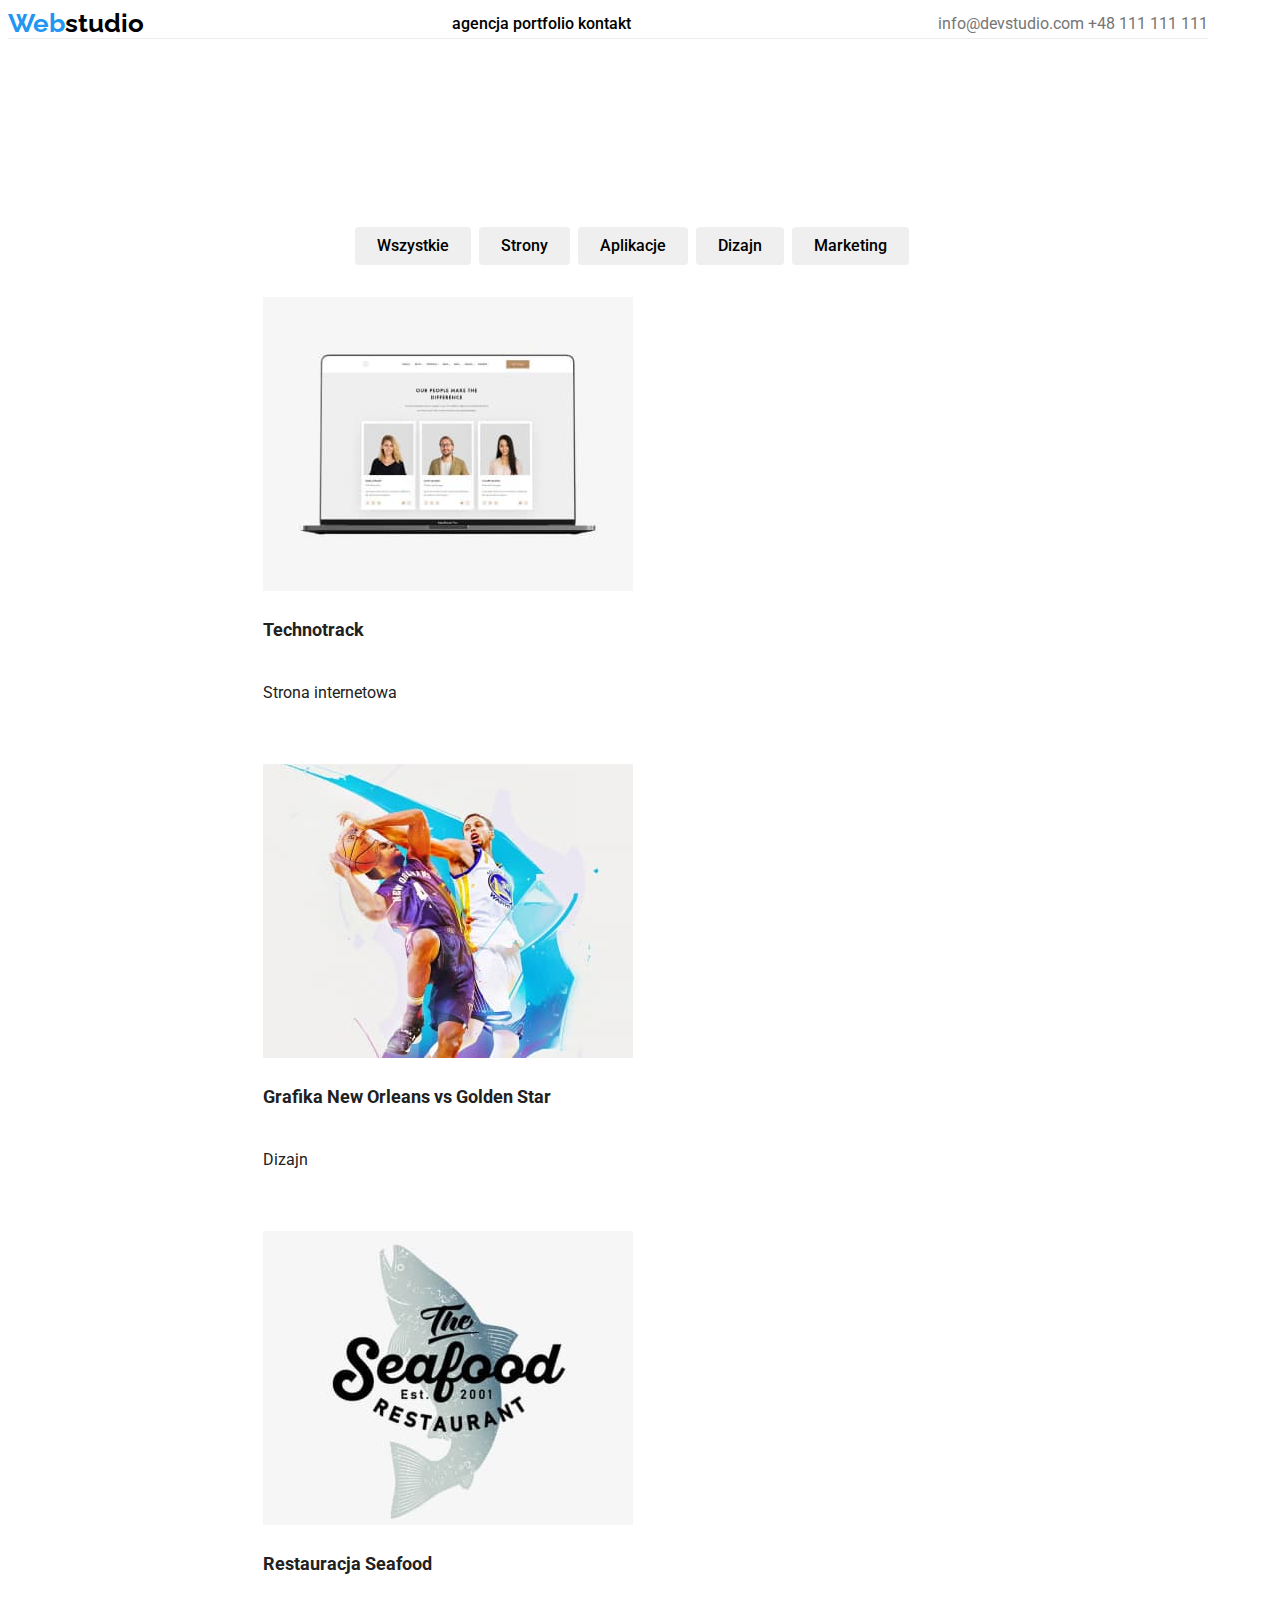
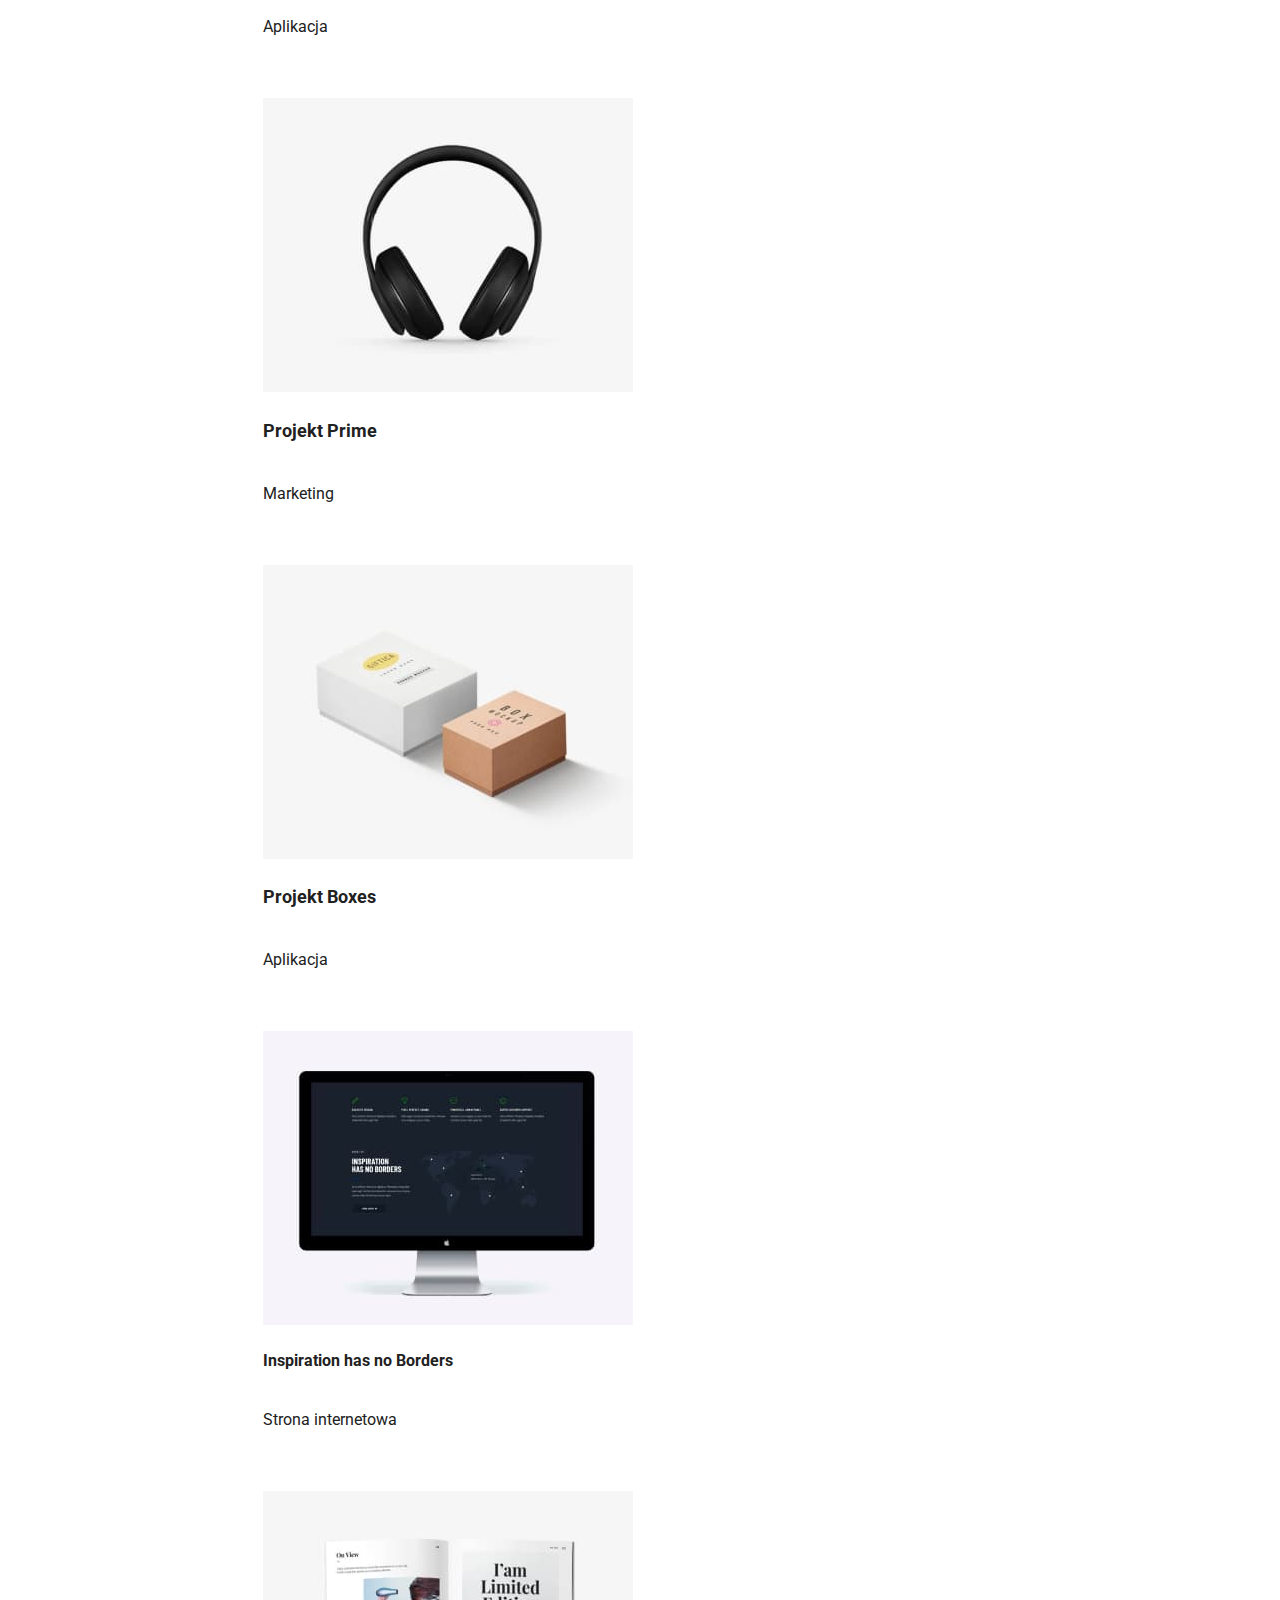
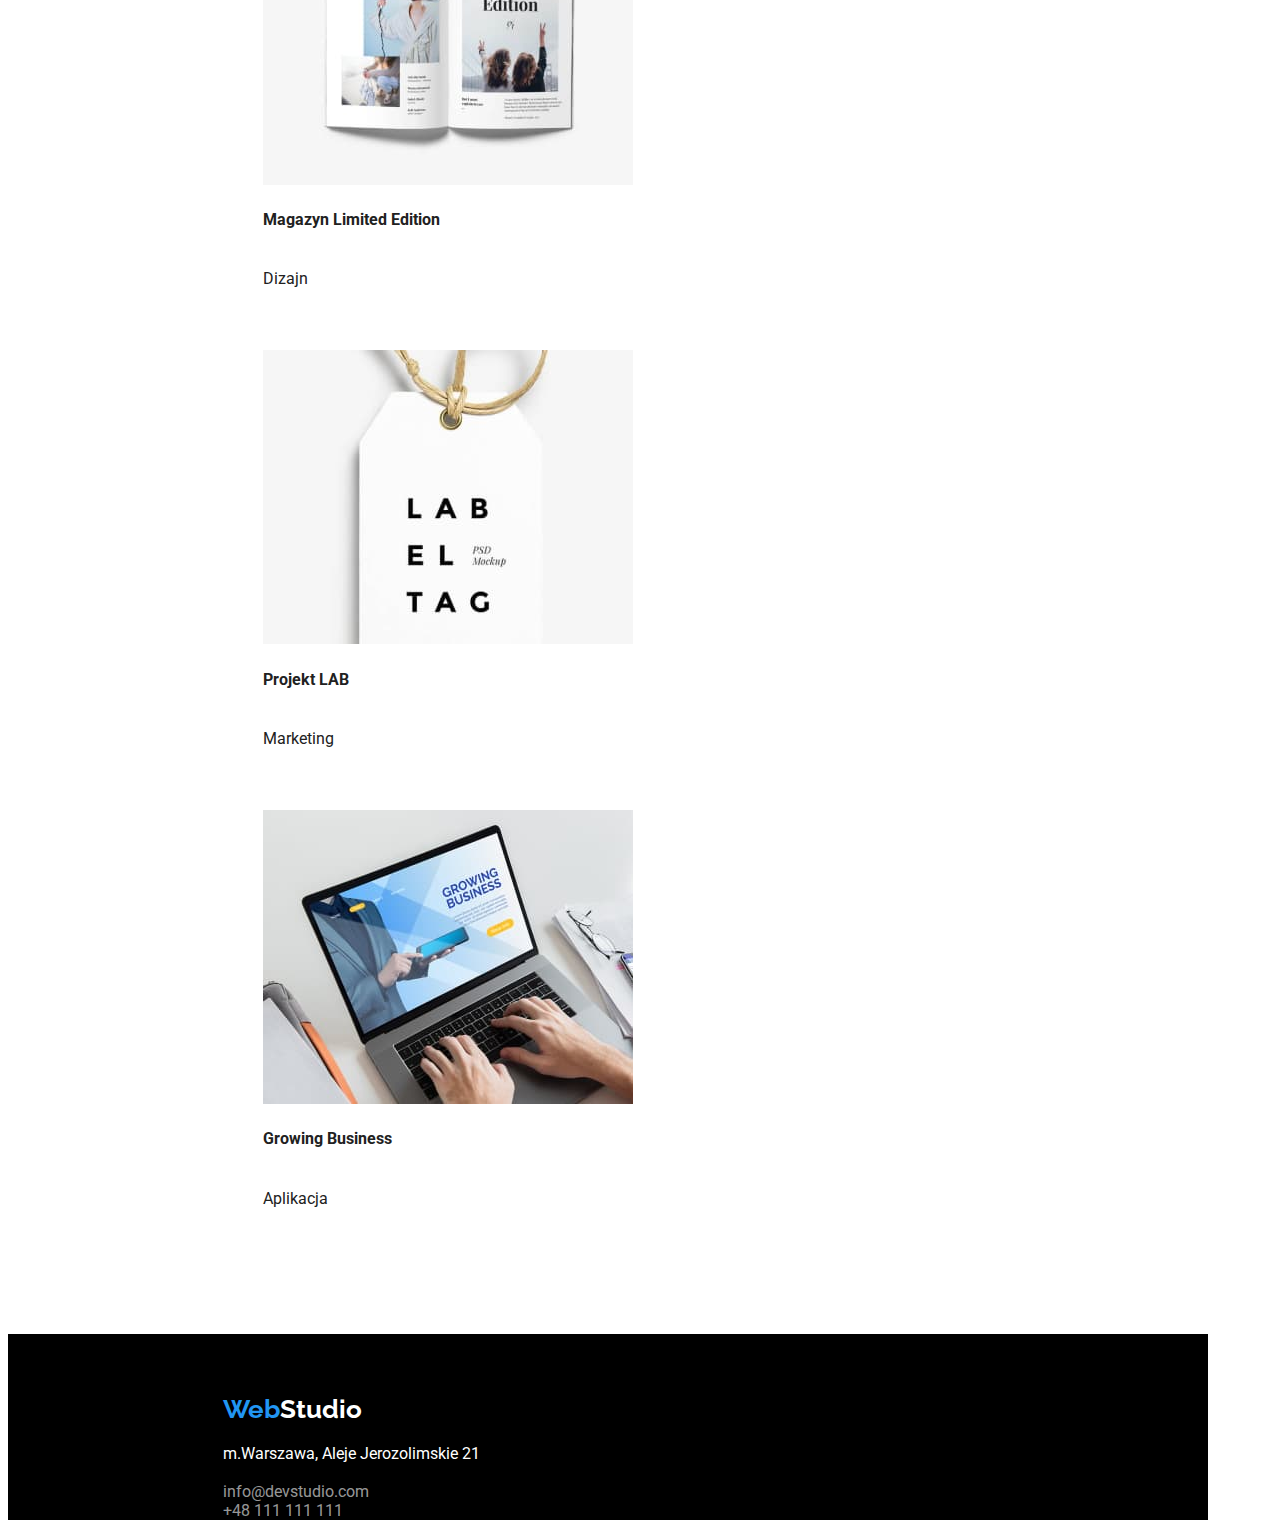
==== portfolio.html @ 2b4bea23 "initial commit" ====
<!DOCTYPE html>
<html lang="pl">
  <head>
    <meta charset="UTF-8" />
    <meta http-equiv="X-UA-Compatible" content="IE=edge" />
    <meta name="viewport" content="width=device-width, initial-scale=1.0" />
    <title>Portfolio</title>
    <link
      rel="stylesheet"
      href="node_modules/modern-normalize/modern-normalize.css"
    />
    <link rel="stylesheet" href="css/styles.css" />
    <link rel="preconnect" href="https://fonts.googleapis.com" />
    <link rel="preconnect" href="https://fonts.gstatic.com" crossorigin />
    <link
      href="https://fonts.googleapis.com/css2?family=Raleway:wght@700&family=Roboto:wght@400;500;700;900&display=swap"
      rel="stylesheet"
    />
  </head>
  <body>
    <header class="top container">
      <div class="logo-top">
        <a href="index.html"><span class="blue">Web</span>studio</a>
      </div>

      <nav class="nav">
        <a href="#"><span>agencja</span></a>
        <a href="portfolio.html">portfolio</a>
        <a href="#">kontakt</a>
      </nav>

      <div class="top-links">
        <a href="mailto:info@devstudio.com">info@devstudio.com</a>
        <a href="tel:+48111111111">+48 111 111 111</a>
      </div>
    </header>
    <section class="main-portfolio section">
      <ul class="no-bullets filters">
        <li><button type="button" class="button">Wszystkie</button></li>
        <li><button type="button" class="button">Strony</button></li>
        <li><button type="button" class="button">Aplikacje</button></li>
        <li><button type="button" class="button">Dizajn</button></li>
        <li><button type="button" class="button">Marketing</button></li>
      </ul>
      <ul class="cards">
        <li class="card">
          <figure>
            <img
              src="images/laptop.jpg"
              alt="laptop"
              width="370"
              height="294"
            />
            <figcaption class="project-type">
              <h4 class="project-title">Technotrack</h4>
              <br />Strona internetowa
            </figcaption>
          </figure>
        </li>
        <li class="card">
          <figure>
            <img
              src="images/basketball.jpg"
              alt="koszykarze"
              width="370"
              height="294"
            />
            <figcaption>
              <h4 class="project-title">Grafika New Orleans vs Golden Star</h4>
              <br />Dizajn
            </figcaption>
          </figure>
        </li>
        <li class="card">
          <figure>
            <img
              src="images/seafood.jpg"
              alt="logo restauracji"
              width="370"
              height="294"
            />
            <figcaption>
              <h4 class="project-title">Restauracja Seafood</h4>
              <br />Aplikacja
            </figcaption>
          </figure>
        </li>
        <li class="card">
          <figure>
            <img
              src="images/headphones.jpg"
              alt="słuchawki"
              width="370"
              height="294"
            />
            <figcaption>
              <h4 class="project-title">Projekt Prime</h4>
              <br />Marketing
            </figcaption>
          </figure>
        </li>
        <li class="card">
          <figure>
            <img src="images/box.jpg" alt="pudełka" width="370" height="294" />
            <figcaption>
              <h4 class="project-title">Projekt Boxes</h4>
              <br />Aplikacja
            </figcaption>
          </figure>
        </li>
        <li class="card">
          <figure>
            <img
              src="images/monitor.jpg"
              alt="monitor"
              width="370"
              height="294"
            />
            <figcaption>
              <h4>Inspiration has no Borders</h4>
              <br />Strona internetowa
            </figcaption>
          </figure>
        </li>
        <li class="card">
          <figure>
            <img
              src="images/magazine.jpg"
              alt="czasopismo"
              width="370"
              height="294"
            />
            <figcaption>
              <h4>Magazyn Limited Edition</h4>
              <br />Dizajn
            </figcaption>
          </figure>
        </li>
        <li class="card">
          <figure>
            <img src="images/label.jpg" alt="metka" width="370" height="294" />
            <figcaption>
              <h4>Projekt LAB</h4>
              <br />Marketing
            </figcaption>
          </figure>
        </li>
        <li class="card">
          <figure>
            <img
              src="images/handson.jpg"
              alt="ręce na laptopie"
              width="370"
              height="294"
            />
            <figcaption>
              <h4>Growing Business</h4>
              <br />Aplikacja
            </figcaption>
          </figure>
        </li>
      </ul>
    </section>
    <footer class="footer container">
      <div class="logo-bottom">
        <a href="index.html"><span class="blue">Web</span>Studio</a>
      </div>
      <div class="contact-bottom">
        <address class="contact-bottom-address">
          m.Warszawa, Aleje Jerozolimskie 21
        </address>
        <br />
        <div class="contact-bottom-links">
          <a href="mailto:info@devstudio.com">info@devstudio.com</a><br />
          <a href="tel:+48111111111">+48 111 111 111</a>
        </div>
      </div>
    </footer>
  </body>
</html>
---- css/styles.css ----
:root {
  --blue: #2196f3;
}
.blue {
  color: var(--blue);
}
body {
  font-family: "roboto", "Raleway", sans-serif;
  text-decoration: none;
  color: #212121;
}
.logo-top a:link {
  color: black;
  text-decoration: none;
  font-family: "raleway";
  font-weight: 700;
  font-size: 26px;
}
.logo-top a:visited {
  color: black;
}

.top {
  border-bottom: 1px solid #ececec;
  display: flex;
  align-items: center;
  justify-content: space-between;
}
.top-links a:link {
  color: #757575;
  text-decoration: none;
}
.top-links a:hover {
  color: var(--blue);
}

.nav {
  font-size: 16px;
  font-weight: 500;
}
.nav a:link {
  color: black;
  text-decoration: none;
}
.nav a:visited {
  color: black;
  text-decoration: none;
}
.nav a:hover {
  color: var(--blue);
}

.no-bullets {
  list-style-type: none;
  margin: 0;
  padding: 0;
}
.link {
  color: black;
}
.filters {
  font-weight: 500;
  font-size: 16px;
  display: flex;
  justify-content: center;
  margin-right: 8px;
}
.no-bullets > li {
  display: inline-block;
}

.project-title {
  font-weight: 700;
  font-size: 18px;
}
.project-type {
  font-size: 16px;
}
.footer {
  color: white;
  background-color: black;
}
.main-portfolio {
  margin-left: 215px;
  margin-right: 215px;
  margin-top: 94px;
}
.contact-bottom {
  font-style: normal;
  margin-left: 215px;
  text-align: left;
}
.intro {
  background-color: #2f303a;
  color: white;
  font-weight: 900;
  font-size: 44px;
  padding: 200px 452px 280px 452px;
  text-align: center;
}
.main-index {
  margin-left: 215px;
  margin-right: 215px;
}
.button {
  font-size: 16px;
  font-weight: 500;
  font-family: "roboto";
  cursor: pointer;
  margin-right: 8px;
  border: 0;
  border-radius: 4px;
  line-height: 26px;
  padding: 6px 22px 6px 22px;
}
.button:hover {
  background-color: var(--blue);
  color: white;
}
.contact-bottom-address {
  font-style: normal;
  text-align: left;
}
.contact-bottom-links a:link {
  color: rgba(255, 255, 255, 0.6);
  text-decoration: none;
}
.contact-bottom-links a:hover {
  color: var(--blue);
}
.logo-bottom {
  font-family: "raleway";
  font-weight: 700;
  font-size: 26px;
  padding-left: 215px;
  padding-top: 60px;
  margin-bottom: 20px;
}
.logo-bottom a {
  text-decoration: none;
  color: white;
}
.container {
  width: 1200px;
}
.section {
  padding-top: 94px;
  padding-bottom: 94px;
}
.bluebutton {
  background-color: var(--blue);
  color: white;
  width: 200px;
  font-size: 16px;
  line-height: 30px;
}
.cards {
  display: flex;
  flex-wrap: wrap;
  gap: 30px;
  padding: 0;
  list-style-type: none;
}
.card {
  flex-basis: calc((100%-60px) / 3);
}
.lorem {
  display: flex;
  margin: 0;
}
.ipsum {
  flex-basis: calc((100%-90px) / 4);
}
.what-we-do {
  display: flex;
  justify-content: space-around;
  margin: 0;
}
.team {
  display: flex;
}
.team-member {
  flex-basis: calc((100%-90px) / 4);
}
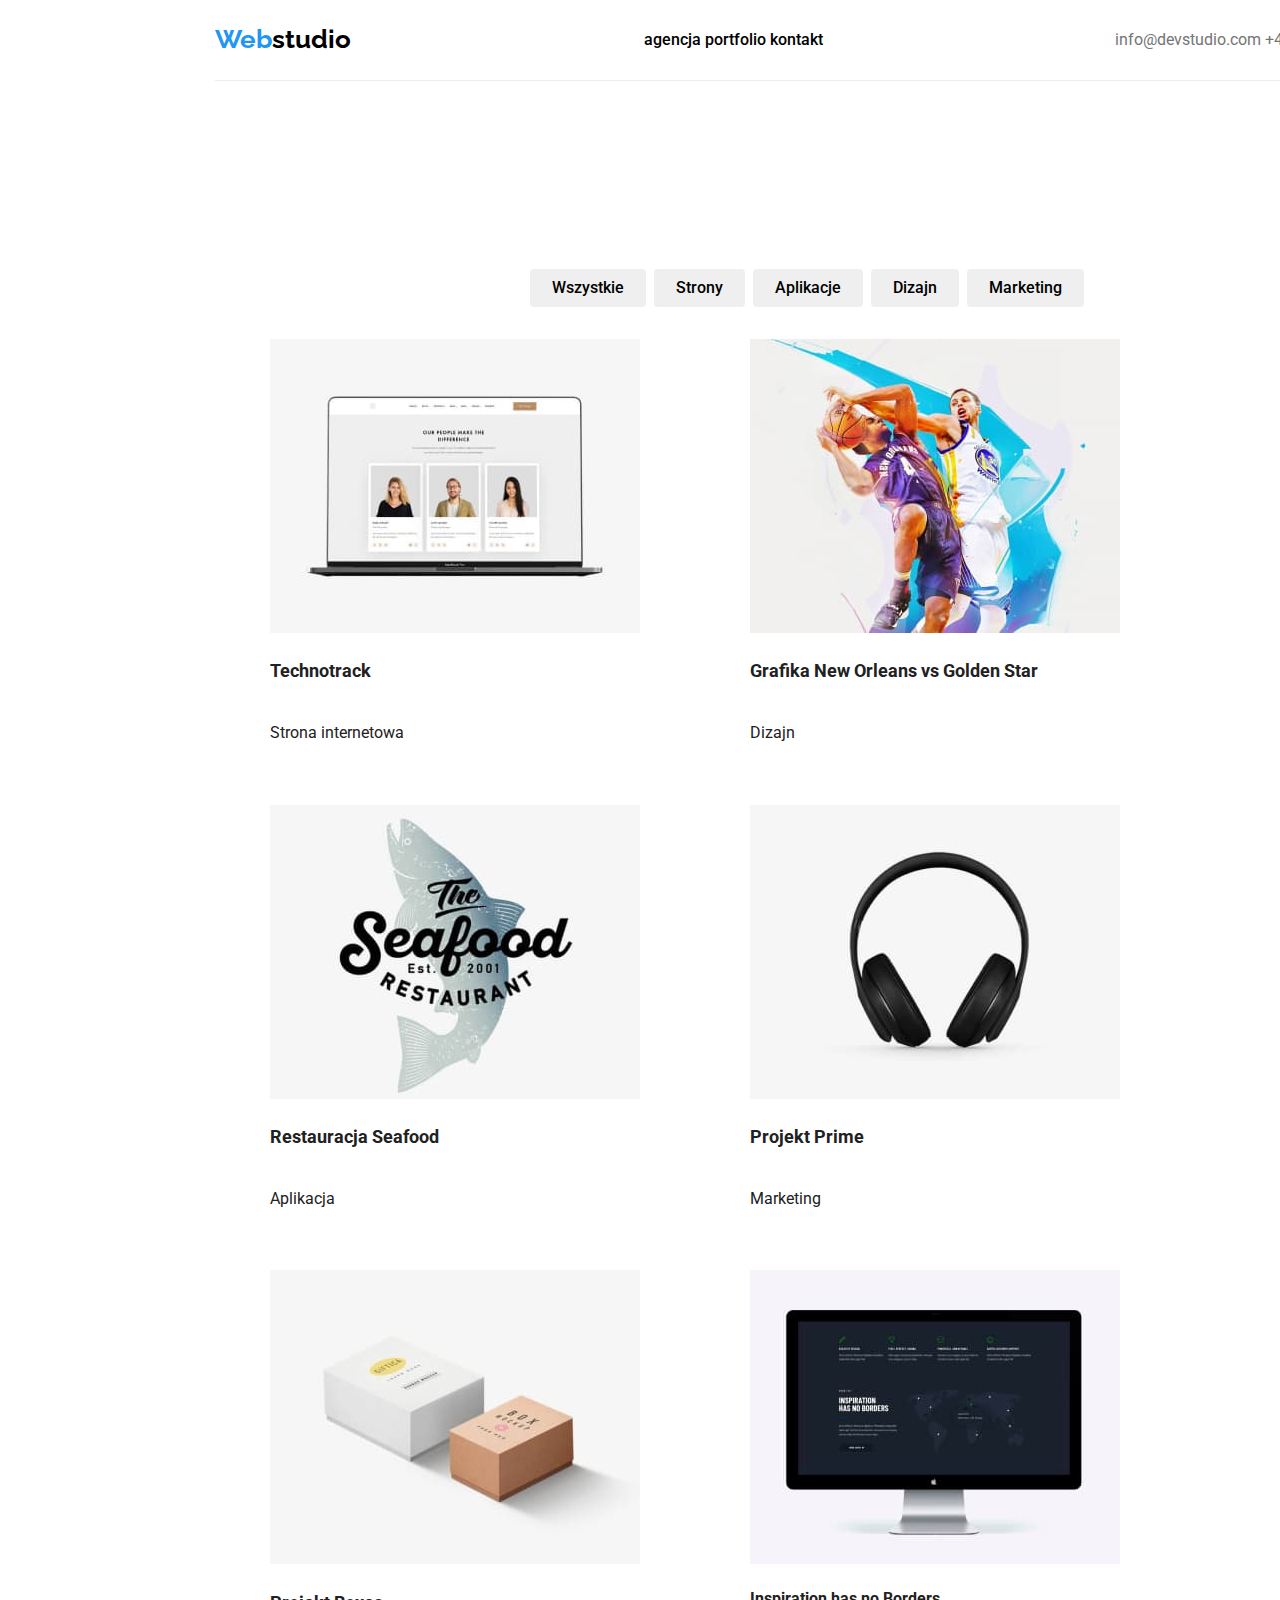
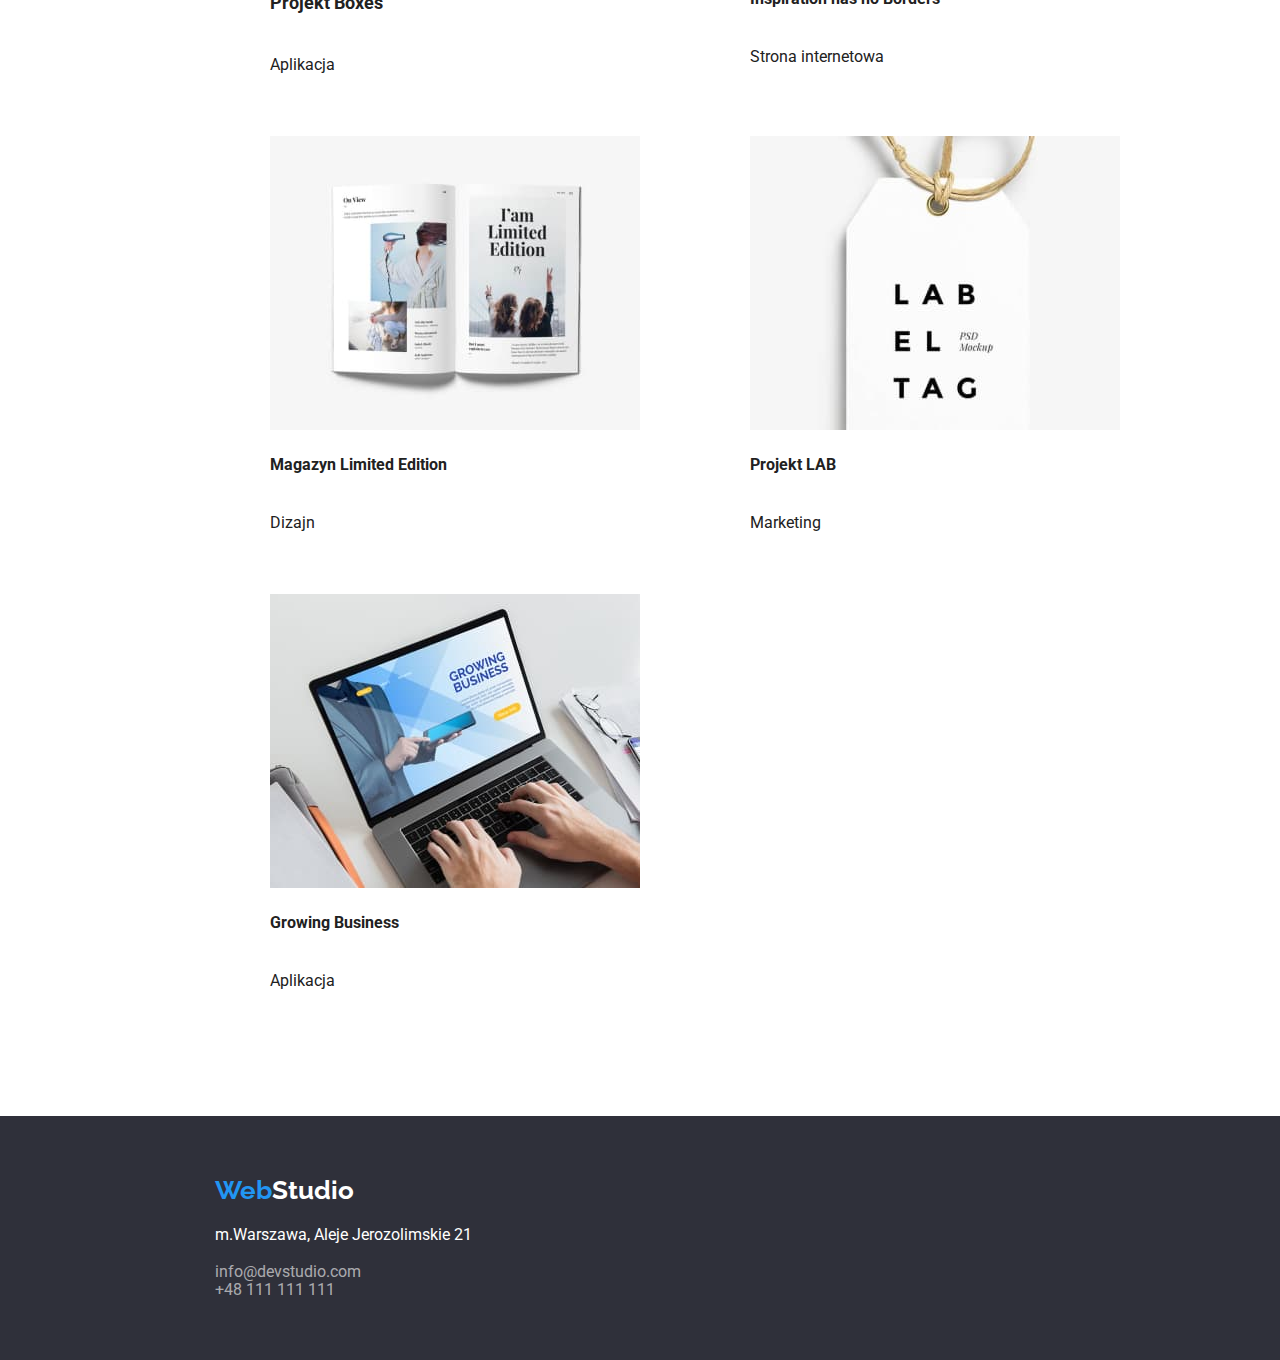
==== commit 2ce0e667: "first update after feedback" ====
--- a/portfolio.html
+++ b/portfolio.html
@@ -7,7 +7,7 @@
     <title>Portfolio</title>
     <link
       rel="stylesheet"
-      href="node_modules/modern-normalize/modern-normalize.css"
+      href="https://cdnjs.cloudflare.com/ajax/libs/modern-normalize/1.1.0/modern-normalize.min.css"
     />
     <link rel="stylesheet" href="css/styles.css" />
     <link rel="preconnect" href="https://fonts.googleapis.com" />
@@ -18,161 +18,181 @@
     />
   </head>
   <body>
-    <header class="top container">
-      <div class="logo-top">
-        <a href="index.html"><span class="blue">Web</span>studio</a>
-      </div>
-
-      <nav class="nav">
-        <a href="#"><span>agencja</span></a>
-        <a href="portfolio.html">portfolio</a>
-        <a href="#">kontakt</a>
-      </nav>
-
-      <div class="top-links">
-        <a href="mailto:info@devstudio.com">info@devstudio.com</a>
-        <a href="tel:+48111111111">+48 111 111 111</a>
+    <header>
+      <div class="container">
+        <div class="top">
+          <div class="logo-top">
+            <a href="index.html"><span class="blue">Web</span>studio</a>
+          </div>
+          <nav class="nav">
+            <a href="#"><span>agencja</span></a>
+            <a href="portfolio.html">portfolio</a>
+            <a href="#">kontakt</a>
+          </nav>
+          <div class="top-links">
+            <a href="mailto:info@devstudio.com">info@devstudio.com</a>
+            <a href="tel:+48111111111">+48 111 111 111</a>
+          </div>
+        </div>
       </div>
     </header>
     <section class="main-portfolio section">
-      <ul class="no-bullets filters">
-        <li><button type="button" class="button">Wszystkie</button></li>
-        <li><button type="button" class="button">Strony</button></li>
-        <li><button type="button" class="button">Aplikacje</button></li>
-        <li><button type="button" class="button">Dizajn</button></li>
-        <li><button type="button" class="button">Marketing</button></li>
-      </ul>
-      <ul class="cards">
-        <li class="card">
-          <figure>
-            <img
-              src="images/laptop.jpg"
-              alt="laptop"
-              width="370"
-              height="294"
-            />
-            <figcaption class="project-type">
-              <h4 class="project-title">Technotrack</h4>
-              <br />Strona internetowa
-            </figcaption>
-          </figure>
-        </li>
-        <li class="card">
-          <figure>
-            <img
-              src="images/basketball.jpg"
-              alt="koszykarze"
-              width="370"
-              height="294"
-            />
-            <figcaption>
-              <h4 class="project-title">Grafika New Orleans vs Golden Star</h4>
-              <br />Dizajn
-            </figcaption>
-          </figure>
-        </li>
-        <li class="card">
-          <figure>
-            <img
-              src="images/seafood.jpg"
-              alt="logo restauracji"
-              width="370"
-              height="294"
-            />
-            <figcaption>
-              <h4 class="project-title">Restauracja Seafood</h4>
-              <br />Aplikacja
-            </figcaption>
-          </figure>
-        </li>
-        <li class="card">
-          <figure>
-            <img
-              src="images/headphones.jpg"
-              alt="słuchawki"
-              width="370"
-              height="294"
-            />
-            <figcaption>
-              <h4 class="project-title">Projekt Prime</h4>
-              <br />Marketing
-            </figcaption>
-          </figure>
-        </li>
-        <li class="card">
-          <figure>
-            <img src="images/box.jpg" alt="pudełka" width="370" height="294" />
-            <figcaption>
-              <h4 class="project-title">Projekt Boxes</h4>
-              <br />Aplikacja
-            </figcaption>
-          </figure>
-        </li>
-        <li class="card">
-          <figure>
-            <img
-              src="images/monitor.jpg"
-              alt="monitor"
-              width="370"
-              height="294"
-            />
-            <figcaption>
-              <h4>Inspiration has no Borders</h4>
-              <br />Strona internetowa
-            </figcaption>
-          </figure>
-        </li>
-        <li class="card">
-          <figure>
-            <img
-              src="images/magazine.jpg"
-              alt="czasopismo"
-              width="370"
-              height="294"
-            />
-            <figcaption>
-              <h4>Magazyn Limited Edition</h4>
-              <br />Dizajn
-            </figcaption>
-          </figure>
-        </li>
-        <li class="card">
-          <figure>
-            <img src="images/label.jpg" alt="metka" width="370" height="294" />
-            <figcaption>
-              <h4>Projekt LAB</h4>
-              <br />Marketing
-            </figcaption>
-          </figure>
-        </li>
-        <li class="card">
-          <figure>
-            <img
-              src="images/handson.jpg"
-              alt="ręce na laptopie"
-              width="370"
-              height="294"
-            />
-            <figcaption>
-              <h4>Growing Business</h4>
-              <br />Aplikacja
-            </figcaption>
-          </figure>
-        </li>
-      </ul>
+      <div class="container">
+        <ul class="no-bullets filters">
+          <li><button type="button" class="button">Wszystkie</button></li>
+          <li><button type="button" class="button">Strony</button></li>
+          <li><button type="button" class="button">Aplikacje</button></li>
+          <li><button type="button" class="button">Dizajn</button></li>
+          <li><button type="button" class="button">Marketing</button></li>
+        </ul>
+      </div>
+      <div class="container">
+        <ul class="cards">
+          <li class="card">
+            <figure>
+              <img
+                src="images/laptop.jpg"
+                alt="laptop"
+                width="370"
+                height="294"
+              />
+              <figcaption class="project-type">
+                <h4 class="project-title">Technotrack</h4>
+                <br />Strona internetowa
+              </figcaption>
+            </figure>
+          </li>
+          <li class="card">
+            <figure>
+              <img
+                src="images/basketball.jpg"
+                alt="koszykarze"
+                width="370"
+                height="294"
+              />
+              <figcaption>
+                <h4 class="project-title">
+                  Grafika New Orleans vs Golden Star
+                </h4>
+                <br />Dizajn
+              </figcaption>
+            </figure>
+          </li>
+          <li class="card">
+            <figure>
+              <img
+                src="images/seafood.jpg"
+                alt="logo restauracji"
+                width="370"
+                height="294"
+              />
+              <figcaption>
+                <h4 class="project-title">Restauracja Seafood</h4>
+                <br />Aplikacja
+              </figcaption>
+            </figure>
+          </li>
+          <li class="card">
+            <figure>
+              <img
+                src="images/headphones.jpg"
+                alt="słuchawki"
+                width="370"
+                height="294"
+              />
+              <figcaption>
+                <h4 class="project-title">Projekt Prime</h4>
+                <br />Marketing
+              </figcaption>
+            </figure>
+          </li>
+          <li class="card">
+            <figure>
+              <img
+                src="images/box.jpg"
+                alt="pudełka"
+                width="370"
+                height="294"
+              />
+              <figcaption>
+                <h4 class="project-title">Projekt Boxes</h4>
+                <br />Aplikacja
+              </figcaption>
+            </figure>
+          </li>
+          <li class="card">
+            <figure>
+              <img
+                src="images/monitor.jpg"
+                alt="monitor"
+                width="370"
+                height="294"
+              />
+              <figcaption>
+                <h4>Inspiration has no Borders</h4>
+                <br />Strona internetowa
+              </figcaption>
+            </figure>
+          </li>
+          <li class="card">
+            <figure>
+              <img
+                src="images/magazine.jpg"
+                alt="czasopismo"
+                width="370"
+                height="294"
+              />
+              <figcaption>
+                <h4>Magazyn Limited Edition</h4>
+                <br />Dizajn
+              </figcaption>
+            </figure>
+          </li>
+          <li class="card">
+            <figure>
+              <img
+                src="images/label.jpg"
+                alt="metka"
+                width="370"
+                height="294"
+              />
+              <figcaption>
+                <h4>Projekt LAB</h4>
+                <br />Marketing
+              </figcaption>
+            </figure>
+          </li>
+          <li class="card">
+            <figure>
+              <img
+                src="images/handson.jpg"
+                alt="ręce na laptopie"
+                width="370"
+                height="294"
+              />
+              <figcaption>
+                <h4>Growing Business</h4>
+                <br />Aplikacja
+              </figcaption>
+            </figure>
+          </li>
+        </ul>
+      </div>
     </section>
-    <footer class="footer container">
-      <div class="logo-bottom">
-        <a href="index.html"><span class="blue">Web</span>Studio</a>
-      </div>
-      <div class="contact-bottom">
-        <address class="contact-bottom-address">
-          m.Warszawa, Aleje Jerozolimskie 21
-        </address>
-        <br />
-        <div class="contact-bottom-links">
-          <a href="mailto:info@devstudio.com">info@devstudio.com</a><br />
-          <a href="tel:+48111111111">+48 111 111 111</a>
+    <footer class="footer">
+      <div class="container">
+        <div class="logo-bottom">
+          <a href="index.html"><span class="blue">Web</span>Studio</a>
+        </div>
+        <div class="contact-bottom">
+          <address class="contact-bottom-address">
+            m.Warszawa, Aleje Jerozolimskie 21
+          </address>
+          <br />
+          <div class="contact-bottom-links">
+            <a href="mailto:info@devstudio.com">info@devstudio.com</a><br />
+            <a href="tel:+48111111111">+48 111 111 111</a>
+          </div>
         </div>
       </div>
     </footer>
--- a/css/styles.css
+++ b/css/styles.css
@@ -8,6 +8,7 @@
   font-family: "roboto", "Raleway", sans-serif;
   text-decoration: none;
   color: #212121;
+  width: 1600px;
 }
 .logo-top a:link {
   color: black;
@@ -25,6 +26,8 @@
   display: flex;
   align-items: center;
   justify-content: space-between;
+  padding-top: 25px;
+  padding-bottom: 25px;
 }
 .top-links a:link {
   color: #757575;
@@ -41,6 +44,9 @@
 .nav a:link {
   color: black;
   text-decoration: none;
+  display: inline-flex;
+  justify-content: space-around;
+  text-align: center;
 }
 .nav a:visited {
   color: black;
@@ -78,7 +84,7 @@
 }
 .footer {
   color: white;
-  background-color: black;
+  background-color: #2f303a;
 }
 .main-portfolio {
   margin-left: 215px;
@@ -87,20 +93,24 @@
 }
 .contact-bottom {
   font-style: normal;
-  margin-left: 215px;
+  padding-bottom: 60px;
+
   text-align: left;
 }
 .intro {
   background-color: #2f303a;
+  padding: 200px 452px 280px 452px;
+  width: 1600px;
+  margin: 0;
+  text-align: center;
+}
+.slogan {
+  width: 696px;
+  text-align: center;
   color: white;
   font-weight: 900;
   font-size: 44px;
-  padding: 200px 452px 280px 452px;
-  text-align: center;
-}
-.main-index {
-  margin-left: 215px;
-  margin-right: 215px;
+  justify-content: center;
 }
 .button {
   font-size: 16px;
@@ -132,7 +142,6 @@
   font-family: "raleway";
   font-weight: 700;
   font-size: 26px;
-  padding-left: 215px;
   padding-top: 60px;
   margin-bottom: 20px;
 }
@@ -142,6 +151,9 @@
 }
 .container {
   width: 1200px;
+  margin: 0 auto;
+  padding-left: 15px;
+  padding-right: 15px;
 }
 .section {
   padding-top: 94px;
@@ -162,7 +174,7 @@
   list-style-type: none;
 }
 .card {
-  flex-basis: calc((100%-60px) / 3);
+  flex-basis: calc((100% - 60px) / 3);
 }
 .lorem {
   display: flex;
@@ -171,13 +183,21 @@
 .ipsum {
   flex-basis: calc((100%-90px) / 4);
 }
+.about {
+  text-align: center;
+  font-size: 32px;
+}
 .what-we-do {
   display: flex;
   justify-content: space-around;
-  margin: 0;
+  flex-flow: row;
+  text-align: center;
 }
 .team {
   display: flex;
+  justify-content: space-around;
+  flex-flow: row;
+  text-align: center;
 }
 .team-member {
   flex-basis: calc((100%-90px) / 4);
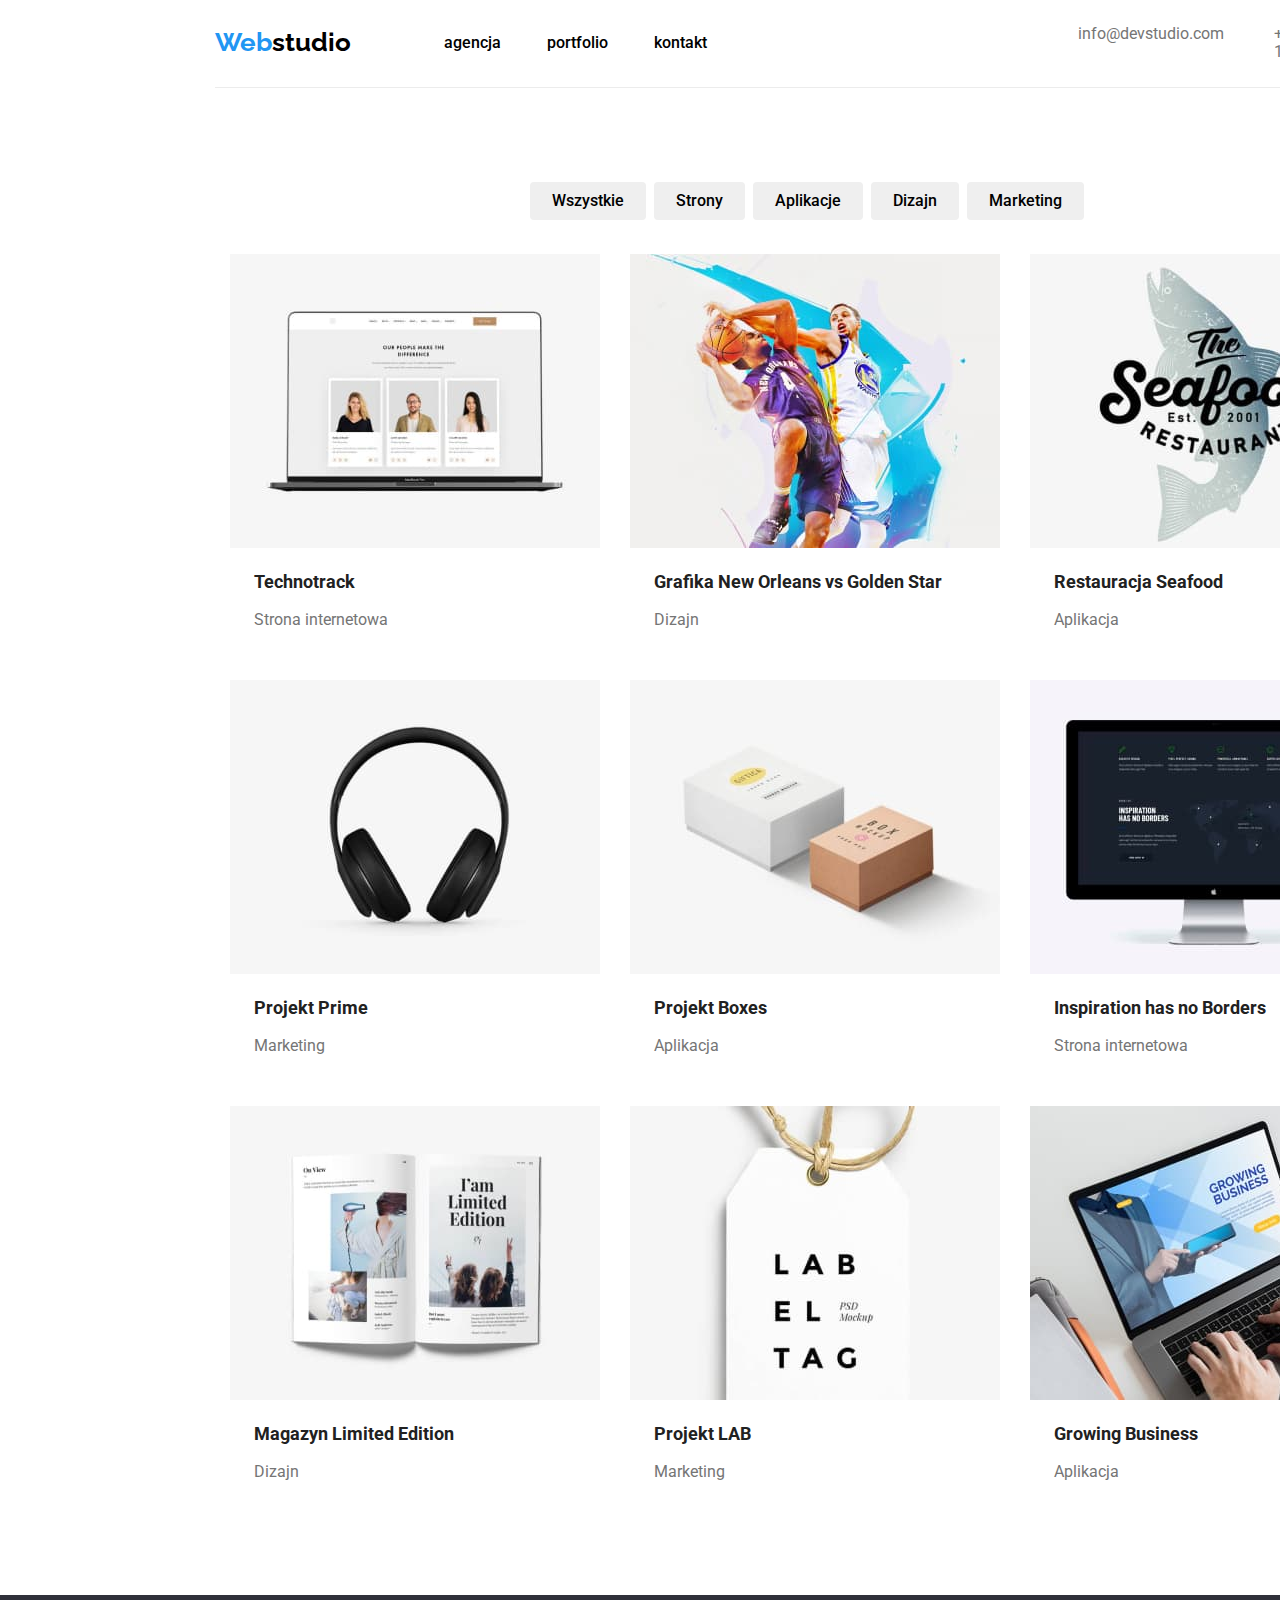
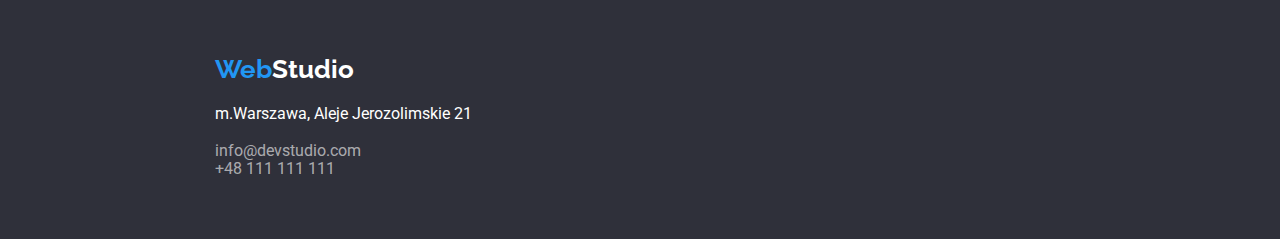
==== commit ee6135b8: "almost there" ====
--- a/portfolio.html
+++ b/portfolio.html
@@ -70,7 +70,7 @@
                 width="370"
                 height="294"
               />
-              <figcaption>
+              <figcaption class="project-type">
                 <h4 class="project-title">
                   Grafika New Orleans vs Golden Star
                 </h4>
@@ -86,7 +86,7 @@
                 width="370"
                 height="294"
               />
-              <figcaption>
+              <figcaption class="project-type">
                 <h4 class="project-title">Restauracja Seafood</h4>
                 <br />Aplikacja
               </figcaption>
@@ -100,7 +100,7 @@
                 width="370"
                 height="294"
               />
-              <figcaption>
+              <figcaption class="project-type">
                 <h4 class="project-title">Projekt Prime</h4>
                 <br />Marketing
               </figcaption>
@@ -114,7 +114,7 @@
                 width="370"
                 height="294"
               />
-              <figcaption>
+              <figcaption class="project-type">
                 <h4 class="project-title">Projekt Boxes</h4>
                 <br />Aplikacja
               </figcaption>
@@ -128,8 +128,8 @@
                 width="370"
                 height="294"
               />
-              <figcaption>
-                <h4>Inspiration has no Borders</h4>
+              <figcaption class="project-type">
+                <h4 class="project-title">Inspiration has no Borders</h4>
                 <br />Strona internetowa
               </figcaption>
             </figure>
@@ -142,8 +142,8 @@
                 width="370"
                 height="294"
               />
-              <figcaption>
-                <h4>Magazyn Limited Edition</h4>
+              <figcaption class="project-type">
+                <h4 class="project-title">Magazyn Limited Edition</h4>
                 <br />Dizajn
               </figcaption>
             </figure>
@@ -156,8 +156,8 @@
                 width="370"
                 height="294"
               />
-              <figcaption>
-                <h4>Projekt LAB</h4>
+              <figcaption class="project-type">
+                <h4 class="project-title">Projekt LAB</h4>
                 <br />Marketing
               </figcaption>
             </figure>
@@ -170,8 +170,8 @@
                 width="370"
                 height="294"
               />
-              <figcaption>
-                <h4>Growing Business</h4>
+              <figcaption class="project-type">
+                <h4 class="project-title">Growing Business</h4>
                 <br />Aplikacja
               </figcaption>
             </figure>
--- a/css/styles.css
+++ b/css/styles.css
@@ -1,5 +1,9 @@
 :root {
   --blue: #2196f3;
+}
+* {
+  margin: 0;
+  padding: 0;
 }
 .blue {
   color: var(--blue);
@@ -25,10 +29,16 @@
   border-bottom: 1px solid #ececec;
   display: flex;
   align-items: center;
-  justify-content: space-between;
+  justify-content: space-around;
   padding-top: 25px;
   padding-bottom: 25px;
 }
+.top-links {
+  margin-left: 371px;
+  display: inline-flex;
+  gap: 50px;
+  margin-right: 0;
+}
 .top-links a:link {
   color: #757575;
   text-decoration: none;
@@ -38,14 +48,17 @@
 }
 
 .nav {
+  display: inline-flex;
   font-size: 16px;
   font-weight: 500;
+  gap: 46px;
+  margin-left: 93px;
 }
 .nav a:link {
   color: black;
   text-decoration: none;
   display: inline-flex;
-  justify-content: space-around;
+  justify-content: space-between;
   text-align: center;
 }
 .nav a:visited {
@@ -70,17 +83,20 @@
   display: flex;
   justify-content: center;
   margin-right: 8px;
-}
-.no-bullets > li {
-  display: inline-block;
+  margin-bottom: 34px;
 }
 
 .project-title {
   font-weight: 700;
   font-size: 18px;
+  color: #212121;
 }
 .project-type {
   font-size: 16px;
+  color: #757575;
+  padding-top: 20px;
+  padding-left: 24px;
+  padding-bottom: 20px;
 }
 .footer {
   color: white;
@@ -89,7 +105,6 @@
 .main-portfolio {
   margin-left: 215px;
   margin-right: 215px;
-  margin-top: 94px;
 }
 .contact-bottom {
   font-style: normal;
@@ -97,9 +112,15 @@
 
   text-align: left;
 }
+.banner {
+  display: flex;
+  flex-flow: column;
+  align-items: center;
+  padding: 200px 0 200px 0;
+}
 .intro {
   background-color: #2f303a;
-  padding: 200px 452px 280px 452px;
+
   width: 1600px;
   margin: 0;
   text-align: center;
@@ -126,6 +147,9 @@
 .button:hover {
   background-color: var(--blue);
   color: white;
+  box-shadow: 0px 3px 1px rgba(0, 0, 0, 0.1), 0px 1px 2px rgba(0, 0, 0, 0.08),
+    0px 2px 2px rgba(0, 0, 0, 0.12);
+  border-radius: 4px;
 }
 .contact-bottom-address {
   font-style: normal;
@@ -157,7 +181,6 @@
 }
 .section {
   padding-top: 94px;
-  padding-bottom: 94px;
 }
 .bluebutton {
   background-color: var(--blue);
@@ -165,6 +188,7 @@
   width: 200px;
   font-size: 16px;
   line-height: 30px;
+  margin-top: 30px;
 }
 .cards {
   display: flex;
@@ -172,33 +196,62 @@
   gap: 30px;
   padding: 0;
   list-style-type: none;
+  margin-bottom: 94px;
 }
 .card {
   flex-basis: calc((100% - 60px) / 3);
+  background-color: #ffffff;
 }
 .lorem {
   display: flex;
   margin: 0;
+  gap: 30px;
+  color: black;
+  margin-bottom: 10px;
+  font-size: 14px;
 }
 .ipsum {
-  flex-basis: calc((100%-90px) / 4);
+  color: #757575;
 }
 .about {
   text-align: center;
   font-size: 32px;
+  margin-bottom: 50px;
 }
 .what-we-do {
   display: flex;
   justify-content: space-around;
   flex-flow: row;
   text-align: center;
+  padding-bottom: 94px;
 }
 .team {
   display: flex;
-  justify-content: space-around;
-  flex-flow: row;
-  text-align: center;
+  justify-content: center;
+  gap: 30px;
+  width: 1170px;
+  margin: auto;
+}
+.our-team {
+  background-color: #f5f4fa;
+  width: 1600px;
+  padding-bottom: 94px;
+}
+.name {
+  font-weight: 500px;
+  font-size: 16px;
+  text-align: center;
+  color: black;
+}
+.role {
+  text-align: center;
+  color: #757575;
+  padding-top: 30px;
+  padding-bottom: 30px;
 }
 .team-member {
-  flex-basis: calc((100%-90px) / 4);
-}
+  background-color: #ffffff;
+  box-shadow: 0px 1px 3px rgba(0, 0, 0, 0.12), 0px 1px 1px rgba(0, 0, 0, 0.14),
+    0px 2px 1px rgba(0, 0, 0, 0.2);
+  border-radius: 0px 0px 4px 4px;
+}
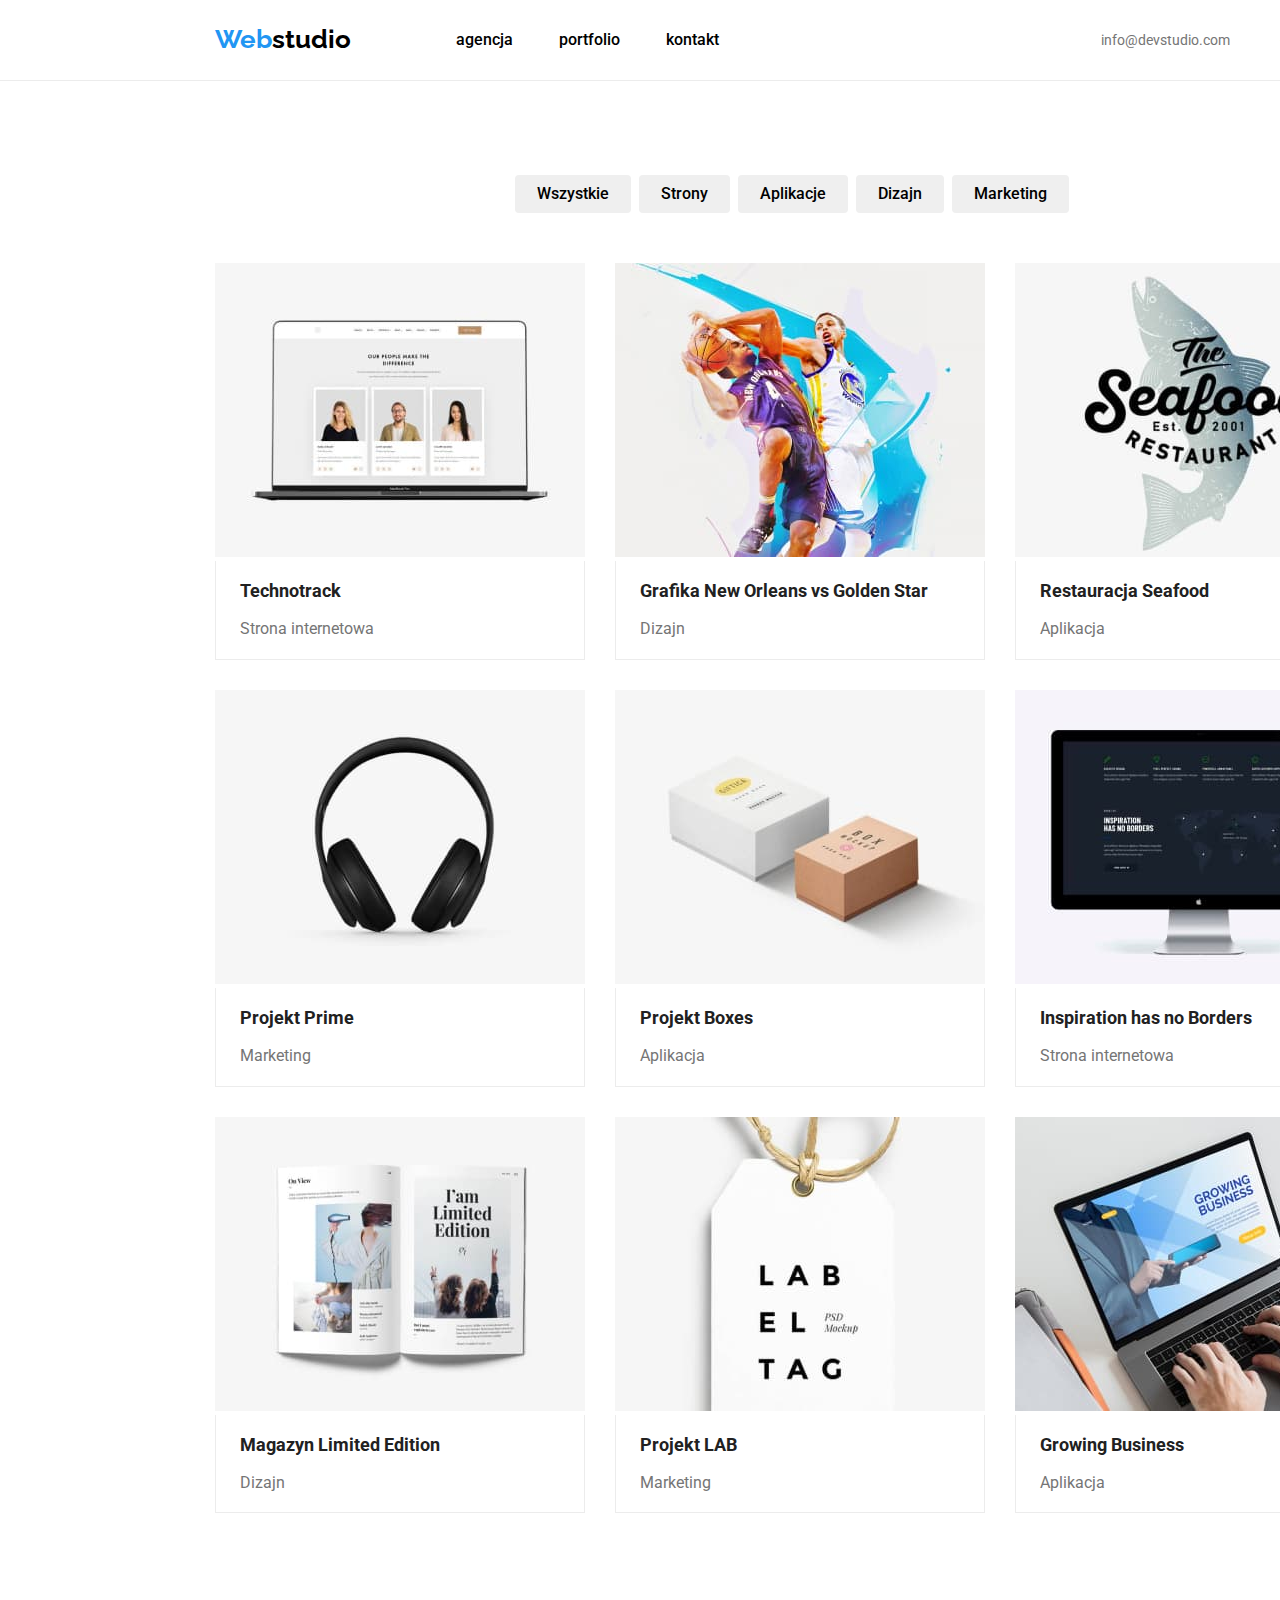
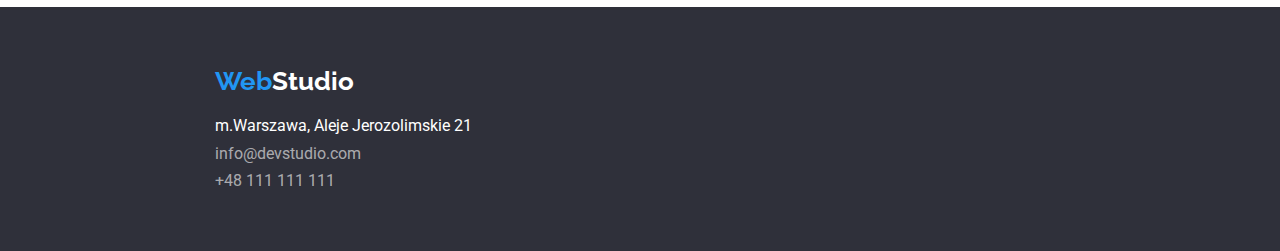
==== commit a255e321: "contact links fixed" ====
--- a/portfolio.html
+++ b/portfolio.html
@@ -18,20 +18,26 @@
     />
   </head>
   <body>
-    <header>
+    <header class="header">
       <div class="container">
         <div class="top">
           <div class="logo-top">
             <a href="index.html"><span class="blue">Web</span>studio</a>
           </div>
           <nav class="nav">
-            <a href="#"><span>agencja</span></a>
+            <a href="#">agencja</a>
             <a href="portfolio.html">portfolio</a>
             <a href="#">kontakt</a>
           </nav>
           <div class="top-links">
-            <a href="mailto:info@devstudio.com">info@devstudio.com</a>
-            <a href="tel:+48111111111">+48 111 111 111</a>
+            <ul class="contacts-top">
+              <li class="contact-details-top">
+                <a href="mailto:info@devstudio.com">info@devstudio.com</a>
+              </li>
+              <li class="contact-details-top">
+                <a href="tel:+48111111111">+48 111 111 111</a>
+              </li>
+            </ul>
           </div>
         </div>
       </div>
@@ -188,10 +194,15 @@
           <address class="contact-bottom-address">
             m.Warszawa, Aleje Jerozolimskie 21
           </address>
-          <br />
           <div class="contact-bottom-links">
-            <a href="mailto:info@devstudio.com">info@devstudio.com</a><br />
-            <a href="tel:+48111111111">+48 111 111 111</a>
+            <ul class="contacts">
+              <li class="contact-detail">
+                <a href="mailto:info@devstudio.com">info@devstudio.com</a>
+              </li>
+              <li class="contact-detail">
+                <a href="tel:+48111111111">+48 111 111 111</a>
+              </li>
+            </ul>
           </div>
         </div>
       </div>
--- a/css/styles.css
+++ b/css/styles.css
@@ -13,6 +13,20 @@
   text-decoration: none;
   color: #212121;
   width: 1600px;
+}
+.header {
+  border-bottom: 1px solid #ececec;
+}
+.contacts-top {
+  list-style-type: none;
+  display: flex;
+  gap: 50px;
+  padding: 0;
+  margin: 0;
+}
+.contact-details-top {
+  display: inline-block;
+  font-size: 14px;
 }
 .logo-top a:link {
   color: black;
@@ -26,17 +40,15 @@
 }
 
 .top {
-  border-bottom: 1px solid #ececec;
   display: flex;
   align-items: center;
-  justify-content: space-around;
+  justify-content: space-between;
   padding-top: 25px;
   padding-bottom: 25px;
 }
 .top-links {
   margin-left: 371px;
   display: inline-flex;
-  gap: 50px;
   margin-right: 0;
 }
 .top-links a:link {
@@ -83,7 +95,7 @@
   display: flex;
   justify-content: center;
   margin-right: 8px;
-  margin-bottom: 34px;
+  margin-bottom: 50px;
 }
 
 .project-title {
@@ -94,17 +106,17 @@
 .project-type {
   font-size: 16px;
   color: #757575;
-  padding-top: 20px;
-  padding-left: 24px;
-  padding-bottom: 20px;
+  padding: 20px 24px;
+  border-bottom: 1px solid #ececec;
+  border-left: 1px solid #ececec;
+  border-right: 1px solid #ececec;
 }
 .footer {
   color: white;
   background-color: #2f303a;
 }
 .main-portfolio {
-  margin-left: 215px;
-  margin-right: 215px;
+  margin-bottom: 94px;
 }
 .contact-bottom {
   font-style: normal;
@@ -155,6 +167,12 @@
   font-style: normal;
   text-align: left;
 }
+.contacts {
+  list-style-type: none;
+}
+.contact-detail {
+  padding-top: 9px;
+}
 .contact-bottom-links a:link {
   color: rgba(255, 255, 255, 0.6);
   text-decoration: none;
@@ -196,7 +214,6 @@
   gap: 30px;
   padding: 0;
   list-style-type: none;
-  margin-bottom: 94px;
 }
 .card {
   flex-basis: calc((100% - 60px) / 3);
@@ -220,7 +237,7 @@
 }
 .what-we-do {
   display: flex;
-  justify-content: space-around;
+  justify-content: space-between;
   flex-flow: row;
   text-align: center;
   padding-bottom: 94px;
@@ -238,7 +255,7 @@
   padding-bottom: 94px;
 }
 .name {
-  font-weight: 500px;
+  font-weight: 500;
   font-size: 16px;
   text-align: center;
   color: black;
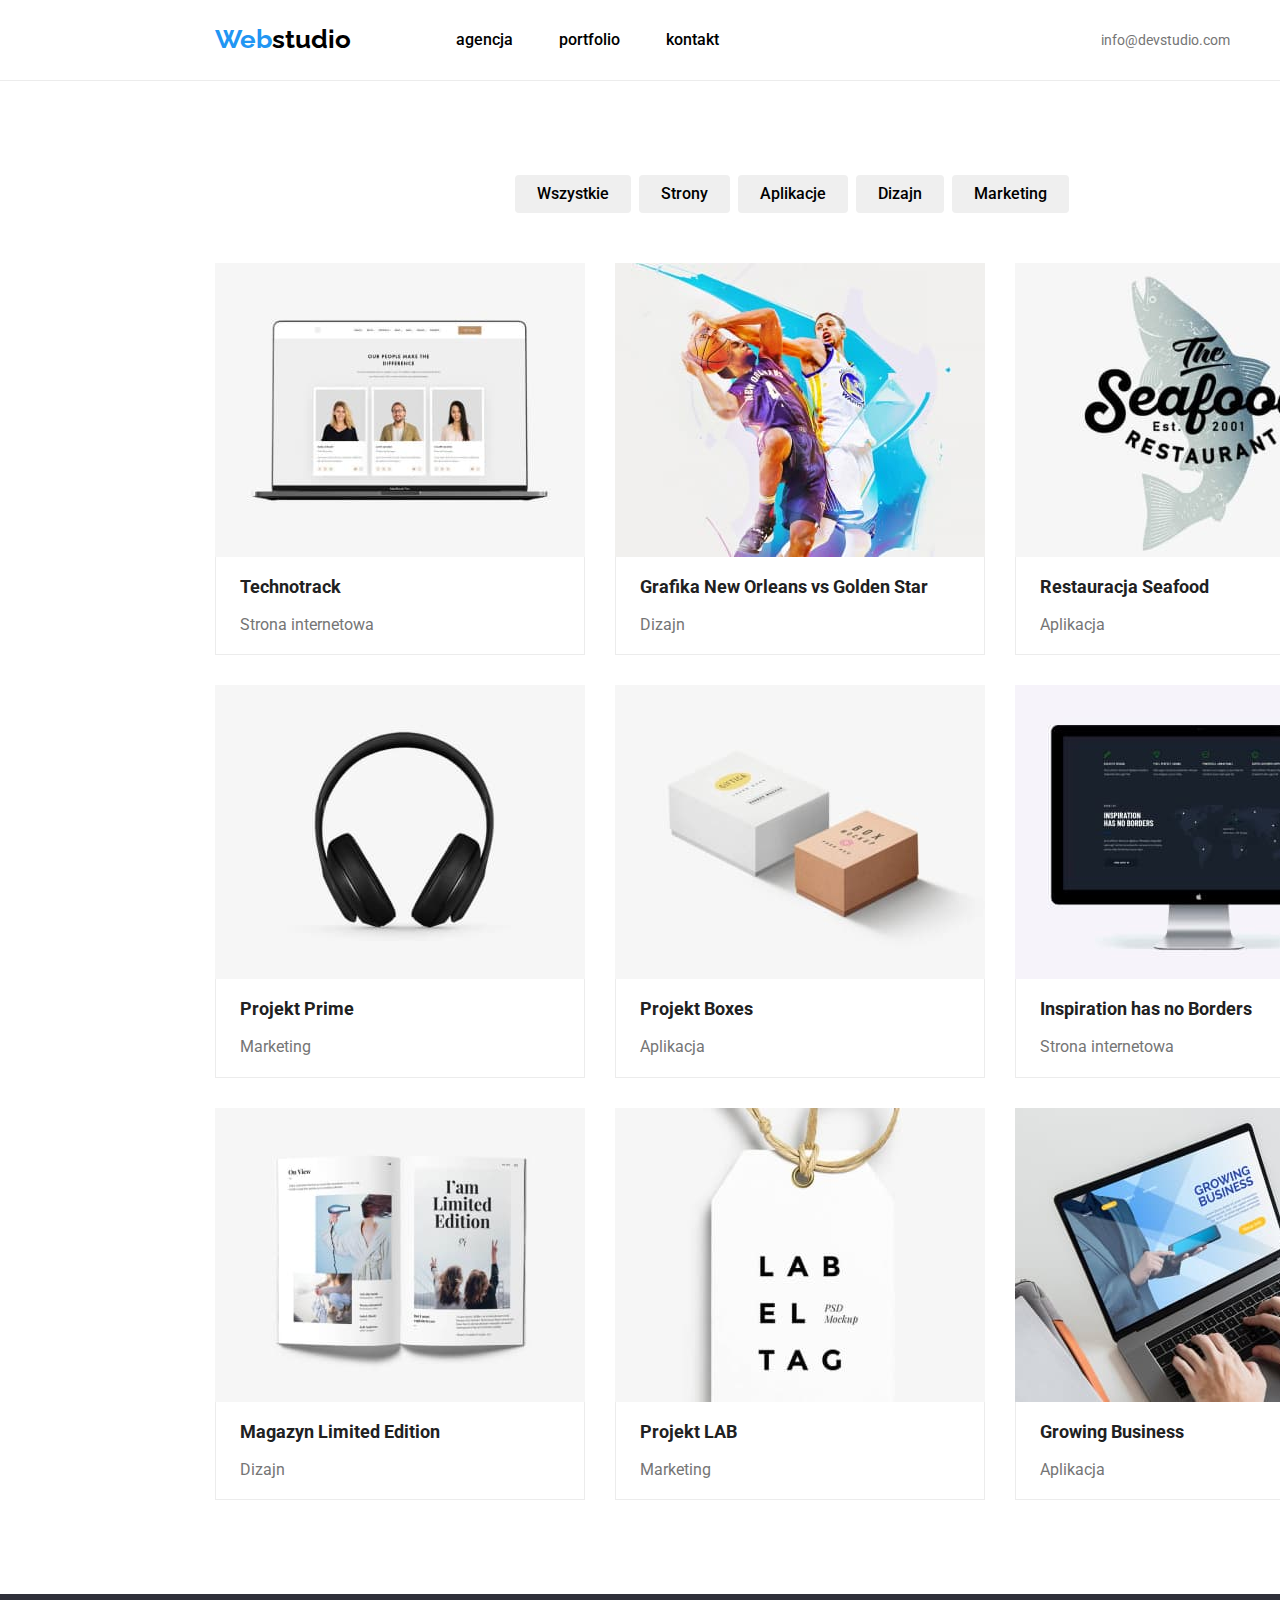
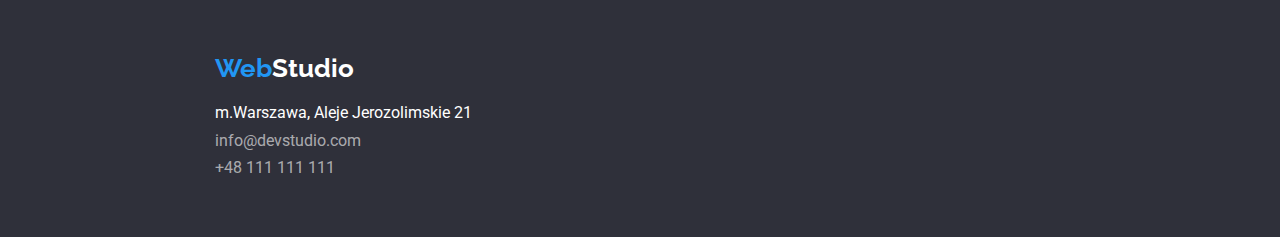
==== commit a362de13: "take 8" ====
--- a/portfolio.html
+++ b/portfolio.html
@@ -57,6 +57,7 @@
           <li class="card">
             <figure>
               <img
+                class="cardimg"
                 src="images/laptop.jpg"
                 alt="laptop"
                 width="370"
@@ -71,6 +72,7 @@
           <li class="card">
             <figure>
               <img
+                class="cardimg"
                 src="images/basketball.jpg"
                 alt="koszykarze"
                 width="370"
@@ -87,6 +89,7 @@
           <li class="card">
             <figure>
               <img
+                class="cardimg"
                 src="images/seafood.jpg"
                 alt="logo restauracji"
                 width="370"
@@ -101,6 +104,7 @@
           <li class="card">
             <figure>
               <img
+                class="cardimg"
                 src="images/headphones.jpg"
                 alt="słuchawki"
                 width="370"
@@ -115,6 +119,7 @@
           <li class="card">
             <figure>
               <img
+                class="cardimg"
                 src="images/box.jpg"
                 alt="pudełka"
                 width="370"
@@ -129,6 +134,7 @@
           <li class="card">
             <figure>
               <img
+                class="cardimg"
                 src="images/monitor.jpg"
                 alt="monitor"
                 width="370"
@@ -143,6 +149,7 @@
           <li class="card">
             <figure>
               <img
+                class="cardimg"
                 src="images/magazine.jpg"
                 alt="czasopismo"
                 width="370"
@@ -157,6 +164,7 @@
           <li class="card">
             <figure>
               <img
+                class="cardimg"
                 src="images/label.jpg"
                 alt="metka"
                 width="370"
@@ -171,6 +179,7 @@
           <li class="card">
             <figure>
               <img
+                class="cardimg"
                 src="images/handson.jpg"
                 alt="ręce na laptopie"
                 width="370"
--- a/css/styles.css
+++ b/css/styles.css
@@ -51,7 +51,7 @@
   display: inline-flex;
   margin-right: 0;
 }
-.top-links a:link {
+.top-links a {
   color: #757575;
   text-decoration: none;
 }
@@ -219,6 +219,9 @@
   flex-basis: calc((100% - 60px) / 3);
   background-color: #ffffff;
 }
+.cardimg {
+  display: block;
+}
 .lorem {
   display: flex;
   margin: 0;
